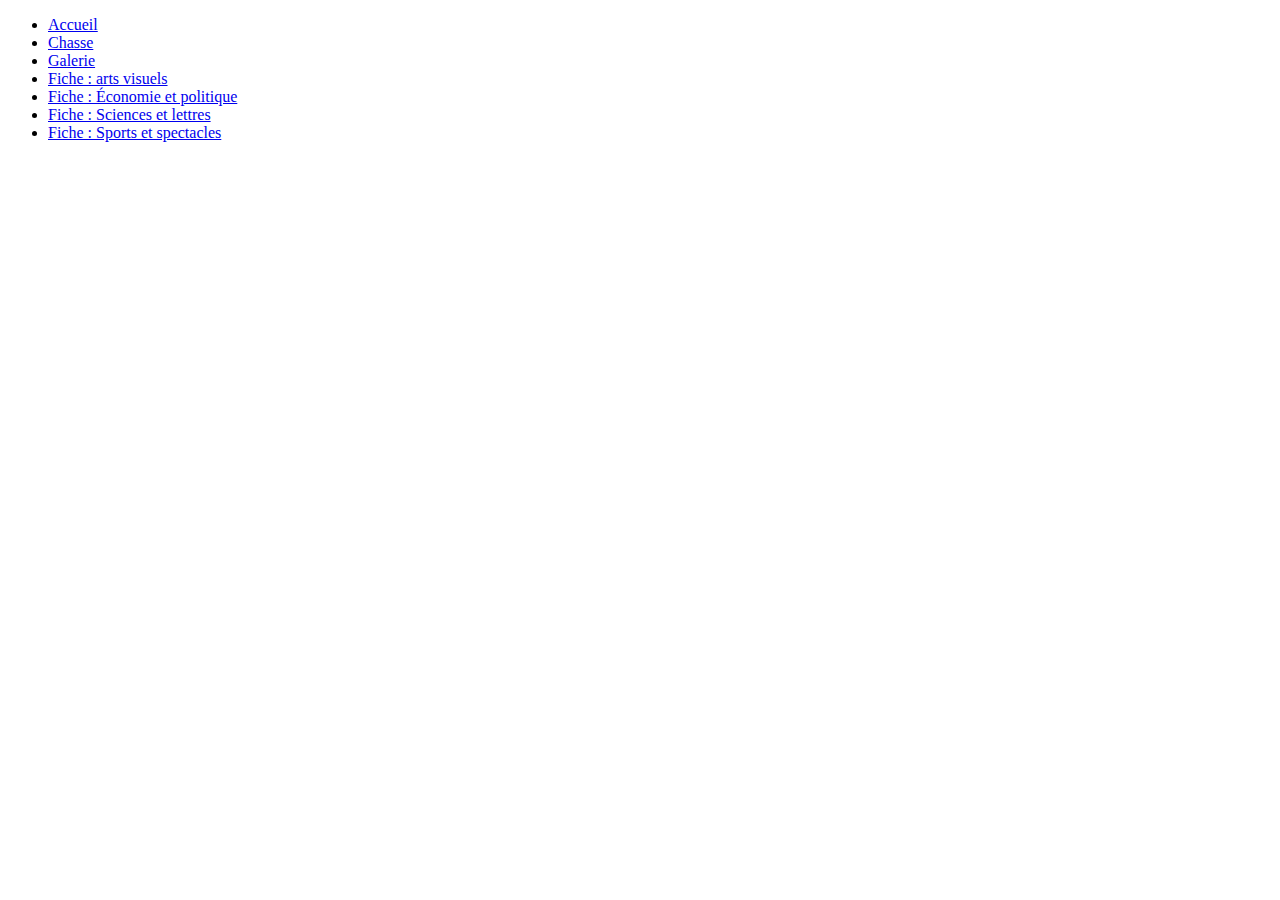
==== index.html @ b926dde0 "first commit" ====
<!DOCTYPE html>
<html lang="fr">

<head>
    <meta charset="UTF-8">
    <meta http-equiv="X-UA-Compatible" content="IE=edge">
    <meta name="viewport" content="width=device-width, initial-scale=1.0">
    <title>Chasse</title>
</head>

<body>
    <ul>
        <li><a href="accueil/index.html">Accueil</a></li>
        <li><a href="chasse/index.html">Chasse</a></li>
        <li><a href="galerie/index.html">Galerie</a></li>
        <li><a href="fiches/arts-visuels.html">Fiche : arts visuels</a></li>
        <li><a href="fiches/economie-et-politique.html">Fiche : Économie et politique</a></li>
        <li><a href="fiches/sciences-et-lettres.html">Fiche : Sciences et lettres</a></li>
        <li><a href="fiches/sports-et-spectacles.html">Fiche : Sports et spectacles</a></li>
    </ul>

</body>
</html>
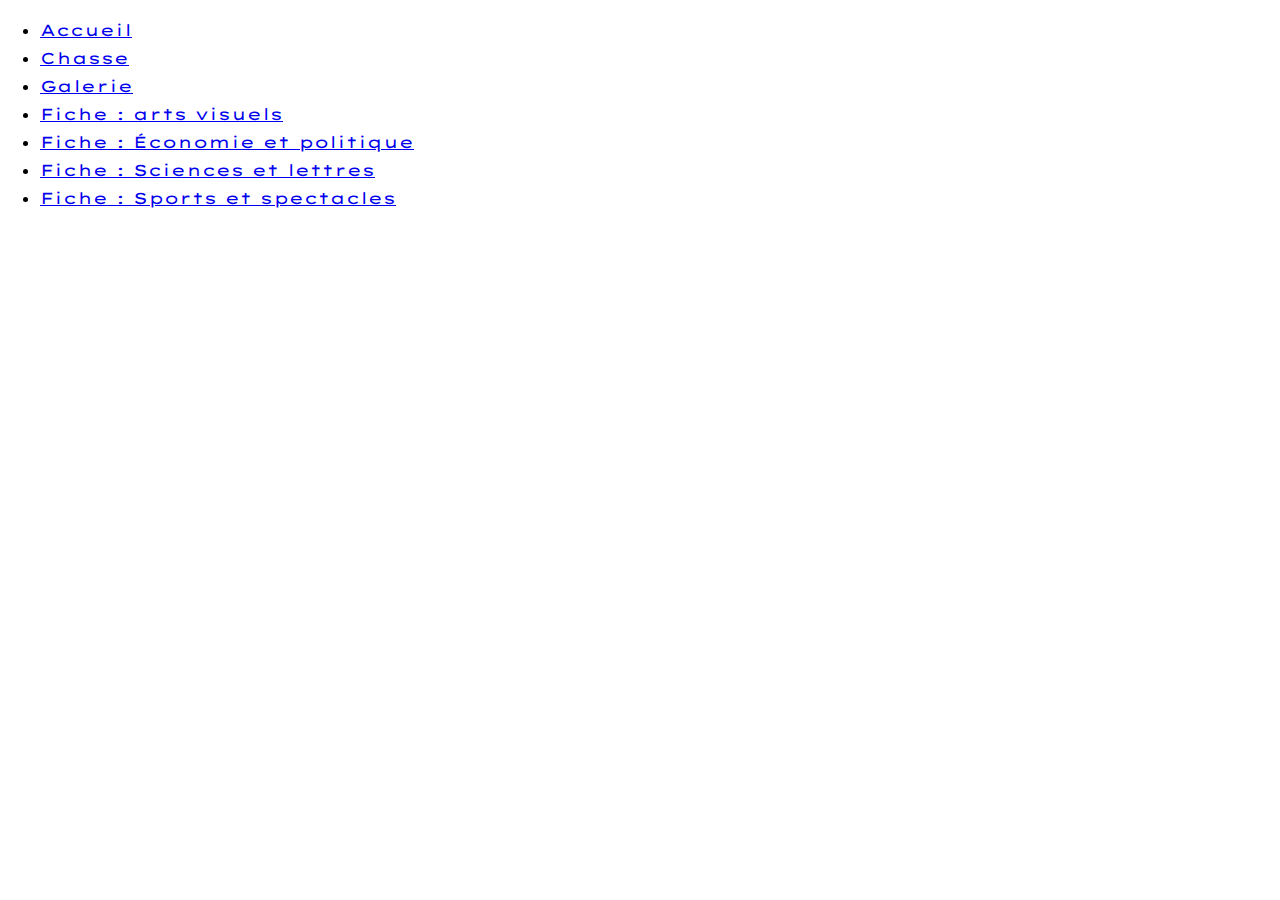
==== commit 6b7057dc: "relier stylesheets" ====
--- a/index.html
+++ b/index.html
@@ -5,7 +5,11 @@
     <meta charset="UTF-8">
     <meta http-equiv="X-UA-Compatible" content="IE=edge">
     <meta name="viewport" content="width=device-width, initial-scale=1.0">
-    <title>Chasse</title>
+    <title>Accès au site Web - Chasse aux épigraphes</title>
+    <link rel="stylesheet" href="assests/css/style-mandatA.css">
+    <link rel="stylesheet" href="assests/css/style-mandatB.css">
+    <link rel="stylesheet" href="assests/css/style-mandatC.css">
+    <!-- <script src="assets/js/app.js" defer></script> -->
 </head>
 
 <body>
--- a/assests/css/style-mandatC.css
+++ b/assests/css/style-mandatC.css
@@ -0,0 +1,16 @@
+@charset "UTF-8";
+/**
+ * @author: Cloé Ouellette
+ */
+
+/* IMPORTER D'ABORD LES POLICES DE CARACTÈRES */
+
+@import url('https://fonts.googleapis.com/css2?family=Lexend+Zetta&family=Tiro+Tamil&display=swap');
+
+/* IMPORTER LES FICHIERS CSS */
+@import url(normalize.css);
+@import url(utilitaires.css);
+@import url(base.css);
+@import url(typo.css);
+@import url(grille.css);
+
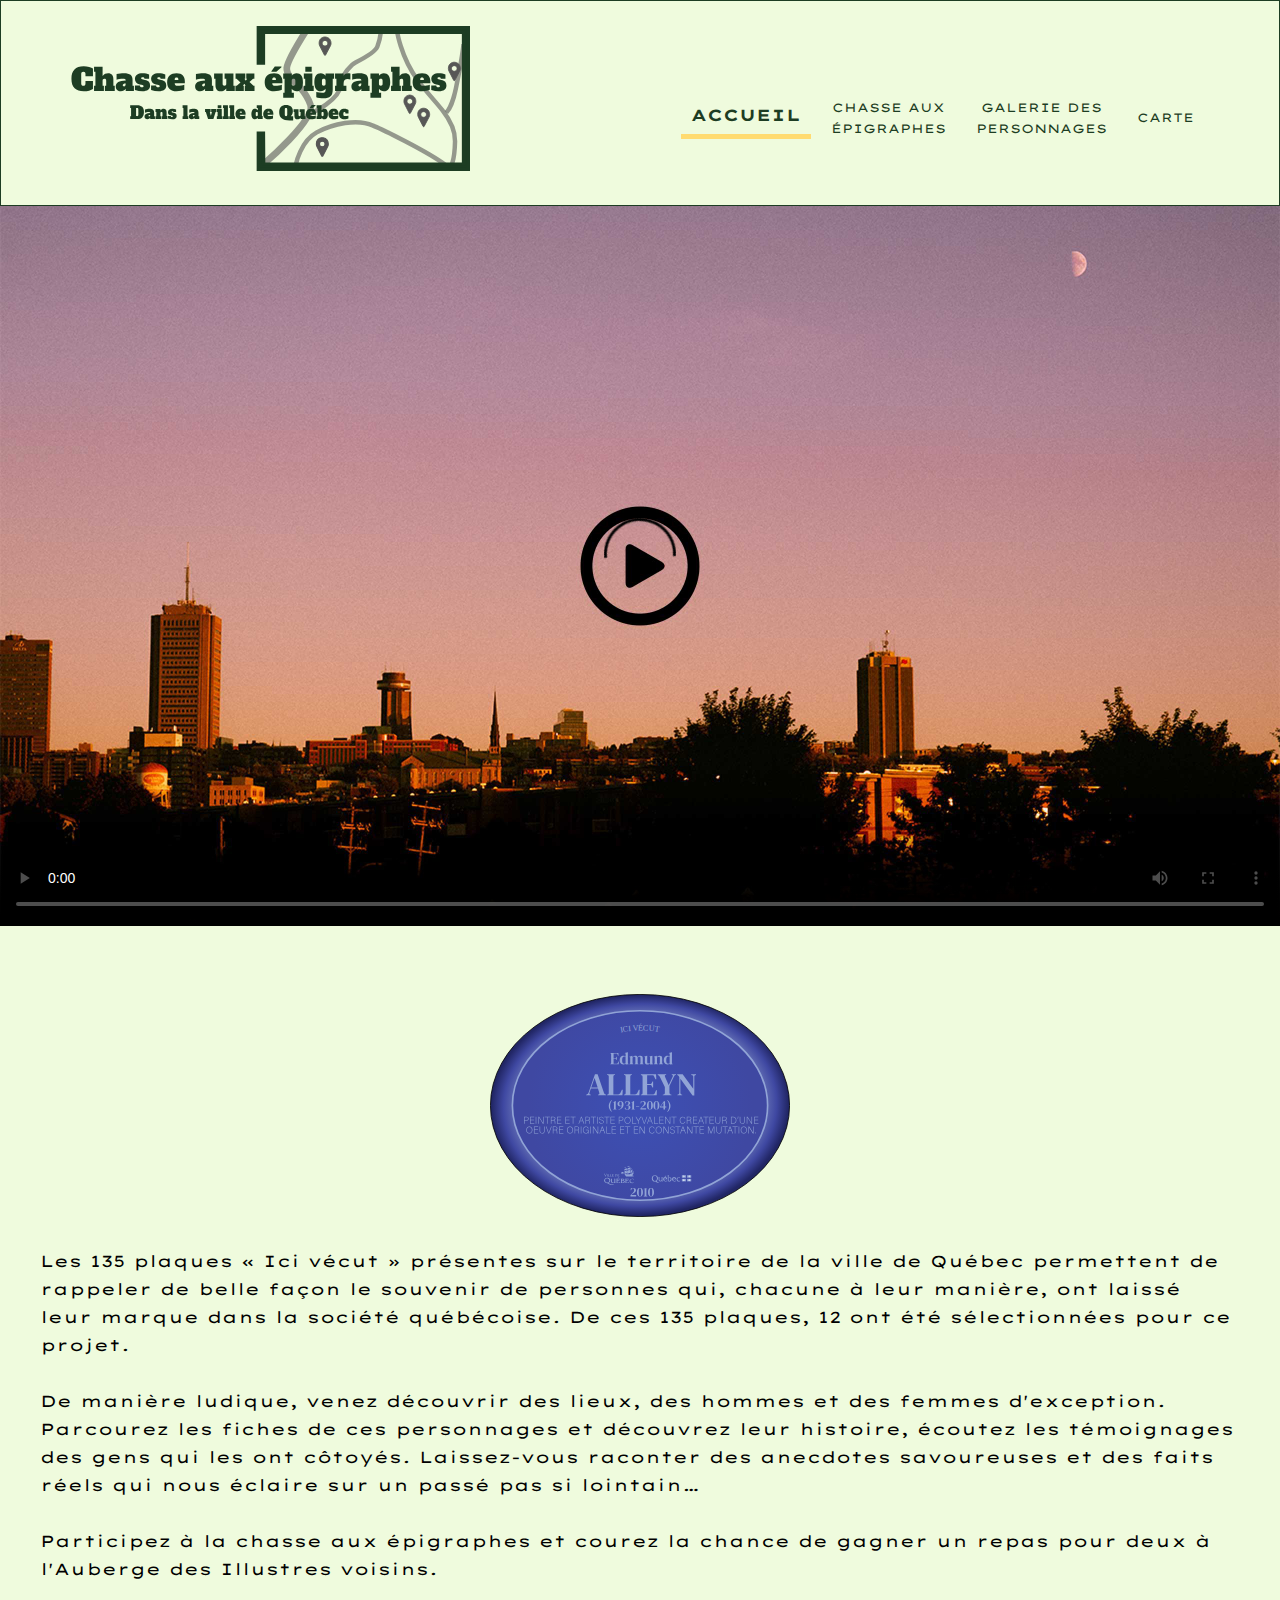
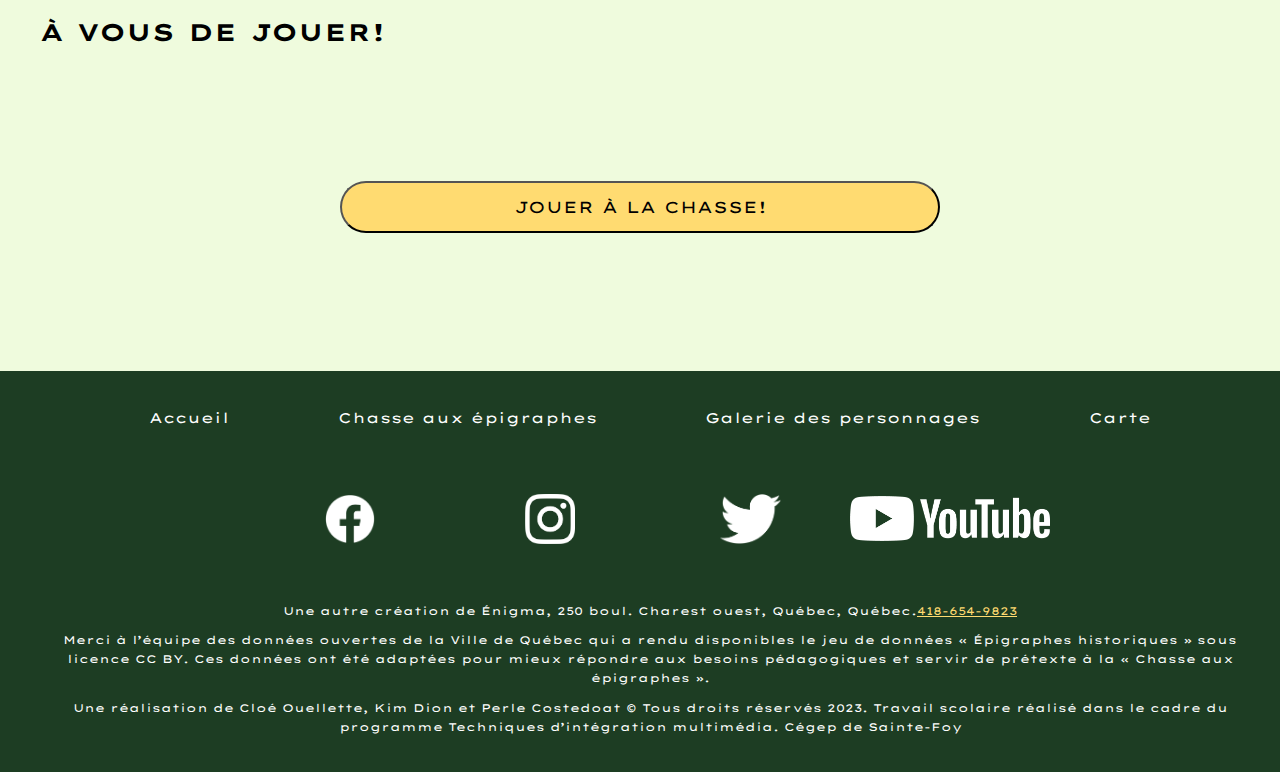
==== commit 9603e44b: "hdhdhduhaduaud" ====
--- a/index.html
+++ b/index.html
@@ -1,27 +1,14 @@
 <!DOCTYPE html>
 <html lang="fr">
-
 <head>
     <meta charset="UTF-8">
     <meta http-equiv="X-UA-Compatible" content="IE=edge">
     <meta name="viewport" content="width=device-width, initial-scale=1.0">
     <title>Accès au site Web - Chasse aux épigraphes</title>
-    <link rel="stylesheet" href="assests/css/style-mandatA.css">
-    <link rel="stylesheet" href="assests/css/style-mandatB.css">
-    <link rel="stylesheet" href="assests/css/style-mandatC.css">
-    <!-- <script src="assets/js/app.js" defer></script> -->
+    
+    <script>window.location.replace("accueil/")</script>
 </head>
-
 <body>
-    <ul>
-        <li><a href="accueil/index.html">Accueil</a></li>
-        <li><a href="chasse/index.html">Chasse</a></li>
-        <li><a href="galerie/index.html">Galerie</a></li>
-        <li><a href="fiches/arts-visuels.html">Fiche : arts visuels</a></li>
-        <li><a href="fiches/economie-et-politique.html">Fiche : Économie et politique</a></li>
-        <li><a href="fiches/sciences-et-lettres.html">Fiche : Sciences et lettres</a></li>
-        <li><a href="fiches/sports-et-spectacles.html">Fiche : Sports et spectacles</a></li>
-    </ul>
-
+    
 </body>
 </html>